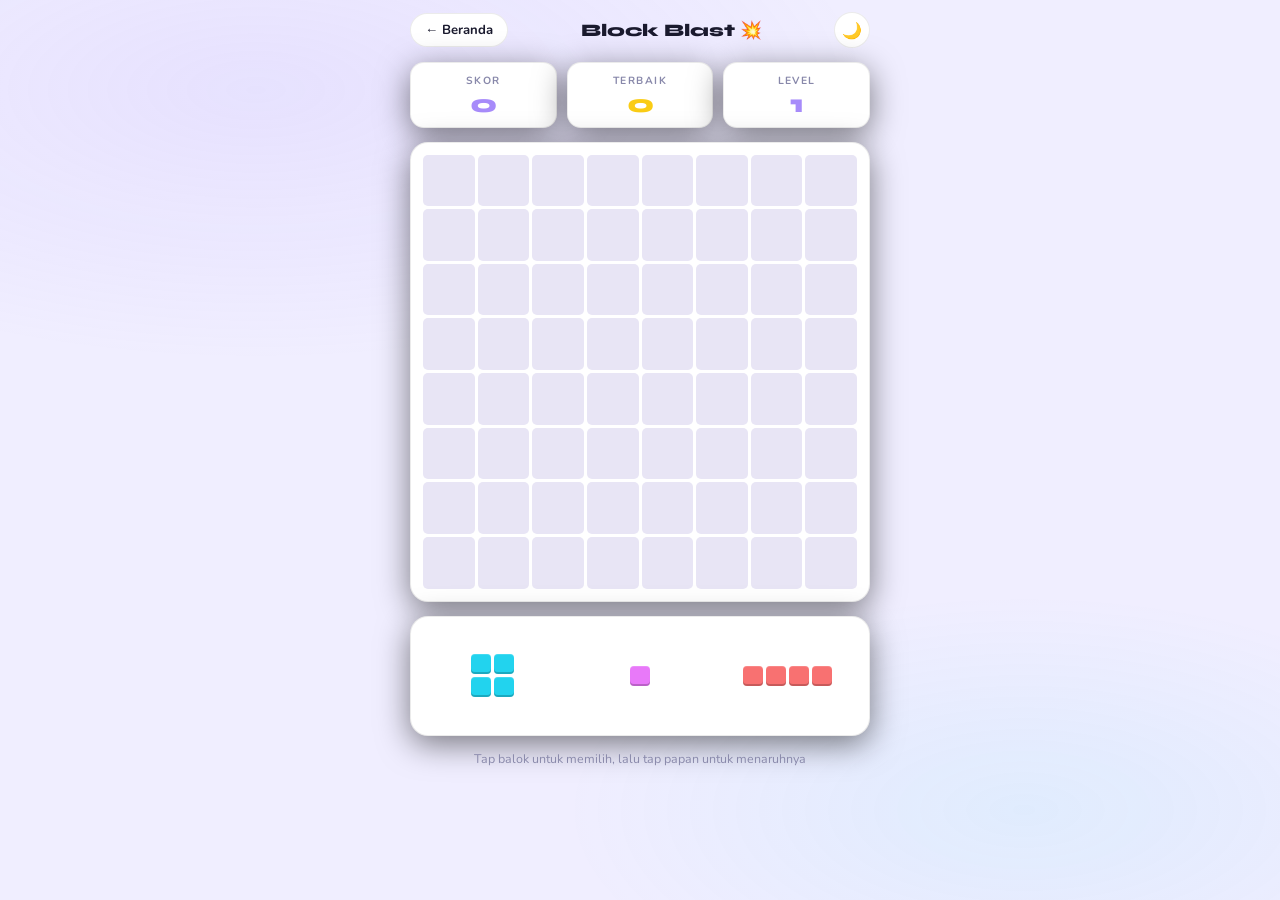
==== block-blast.html @ 857cc9aa "Add files via upload" ====
<!DOCTYPE html>
<html lang="id">
<head>
    <meta charset="UTF-8">
    <meta name="viewport" content="width=device-width, initial-scale=1.0, user-scalable=no">
    <title>Block Blast</title>
    <link rel="preconnect" href="https://fonts.googleapis.com">
    <link href="https://fonts.googleapis.com/css2?family=Syne:wght@700;800&family=Nunito:wght@400;700;900&display=swap" rel="stylesheet">
    <style>
        *, *::before, *::after { box-sizing: border-box; margin: 0; padding: 0; }

        :root {
            --bg: #0a0a0f;
            --surface: #13131a;
            --card: #1a1a24;
            --border: rgba(255,255,255,0.07);
            --text: #e8e8f0;
            --muted: #666680;
            --accent: #a78bfa;
            --grid-line: rgba(255,255,255,0.05);
            --cell-empty: #16161f;
            --shadow: 0 8px 32px rgba(0,0,0,0.5);

            /* Block colors */
            --c1: #f472b6;  /* pink */
            --c2: #fb923c;  /* orange */
            --c3: #facc15;  /* yellow */
            --c4: #4ade80;  /* green */
            --c5: #22d3ee;  /* cyan */
            --c6: #818cf8;  /* indigo */
            --c7: #e879f9;  /* fuchsia */
        }

        body {
            font-family: 'Nunito', sans-serif;
            background: var(--bg);
            color: var(--text);
            min-height: 100vh;
            display: flex;
            flex-direction: column;
            align-items: center;
            padding: 12px 12px 32px;
            overflow-x: hidden;
            transition: background 0.3s;
        }

        body::before {
            content: '';
            position: fixed;
            inset: 0;
            background:
                radial-gradient(ellipse 80% 50% at 20% 10%, rgba(167,139,250,0.06) 0%, transparent 60%),
                radial-gradient(ellipse 60% 40% at 80% 90%, rgba(34,211,238,0.05) 0%, transparent 60%);
            pointer-events: none;
            z-index: 0;
        }

        /* Light mode */
        body.light {
            --bg: #f0eeff;
            --surface: #ffffff;
            --card: #f5f3ff;
            --border: rgba(0,0,0,0.08);
            --text: #1a1a2e;
            --muted: #8888aa;
            --grid-line: rgba(0,0,0,0.06);
            --cell-empty: #e8e5f5;
        }
        body.light::before {
            background:
                radial-gradient(ellipse 80% 50% at 20% 10%, rgba(167,139,250,0.12) 0%, transparent 60%),
                radial-gradient(ellipse 60% 40% at 80% 90%, rgba(34,211,238,0.08) 0%, transparent 60%);
        }

        /* ---- TOP BAR ---- */
        .topbar {
            position: relative;
            z-index: 10;
            display: flex;
            align-items: center;
            justify-content: space-between;
            width: 100%;
            max-width: 460px;
            margin-bottom: 14px;
        }

        .back-btn {
            display: inline-flex;
            align-items: center;
            gap: 5px;
            padding: 7px 14px;
            background: var(--surface);
            color: var(--text);
            border: 1px solid var(--border);
            border-radius: 20px;
            font-family: 'Nunito', sans-serif;
            font-size: 0.82em;
            font-weight: 700;
            cursor: pointer;
            text-decoration: none;
            transition: transform 0.18s;
        }
        .back-btn:hover { transform: translateX(-3px); }

        #darkmode-toggle {
            width: 36px; height: 36px;
            border-radius: 50%;
            border: 1px solid var(--border);
            background: var(--surface);
            color: var(--text);
            font-size: 1em;
            cursor: pointer;
            display: flex; align-items: center; justify-content: center;
            transition: transform 0.2s;
        }
        #darkmode-toggle:hover { transform: scale(1.12) rotate(18deg); }

        /* ---- SCORE BAR ---- */
        .scorebar {
            position: relative;
            z-index: 10;
            display: flex;
            gap: 10px;
            width: 100%;
            max-width: 460px;
            margin-bottom: 14px;
        }

        .score-box {
            flex: 1;
            background: var(--surface);
            border: 1px solid var(--border);
            border-radius: 14px;
            padding: 10px 14px;
            text-align: center;
            box-shadow: var(--shadow);
        }

        .score-label {
            font-size: 0.65em;
            font-weight: 700;
            letter-spacing: 0.14em;
            text-transform: uppercase;
            color: var(--muted);
            margin-bottom: 3px;
        }

        .score-val {
            font-family: 'Syne', sans-serif;
            font-size: 1.6em;
            font-weight: 800;
            color: var(--accent);
            line-height: 1;
        }

        .score-box.best .score-val { color: #facc15; }

        /* ---- GRID ---- */
        .grid-wrap {
            position: relative;
            z-index: 10;
            width: 100%;
            max-width: 460px;
            background: var(--surface);
            border: 1px solid var(--border);
            border-radius: 18px;
            padding: 12px;
            box-shadow: var(--shadow);
            margin-bottom: 14px;
            touch-action: none;
        }

        #game-grid {
            display: grid;
            grid-template-columns: repeat(8, 1fr);
            gap: 3px;
            width: 100%;
            aspect-ratio: 1;
        }

        .gcell {
            background: var(--cell-empty);
            border-radius: 5px;
            aspect-ratio: 1;
            transition: background 0.08s, transform 0.08s;
            position: relative;
            overflow: hidden;
        }

        .gcell.filled {
            border-radius: 5px;
            box-shadow: inset 0 -2px 0 rgba(0,0,0,0.25), inset 0 1px 0 rgba(255,255,255,0.2);
        }

        .gcell.preview {
            opacity: 0.5;
            transform: scale(0.92);
        }

        .gcell.clearing {
            animation: cellPop 0.3s ease forwards;
        }

        @keyframes cellPop {
            0%   { transform: scale(1); opacity: 1; }
            40%  { transform: scale(1.25); opacity: 1; }
            100% { transform: scale(0); opacity: 0; }
        }

        /* glow shimmer on filled cell */
        .gcell.filled::after {
            content: '';
            position: absolute;
            inset: 0;
            background: linear-gradient(135deg, rgba(255,255,255,0.18) 0%, transparent 60%);
            border-radius: inherit;
        }

        /* ---- PIECE TRAY ---- */
        .tray {
            position: relative;
            z-index: 10;
            width: 100%;
            max-width: 460px;
            background: var(--surface);
            border: 1px solid var(--border);
            border-radius: 18px;
            padding: 14px 12px;
            box-shadow: var(--shadow);
            display: flex;
            align-items: center;
            justify-content: space-around;
            gap: 8px;
            margin-bottom: 14px;
            min-height: 120px;
        }

        .piece-slot {
            flex: 1;
            display: flex;
            align-items: center;
            justify-content: center;
            cursor: grab;
            transition: transform 0.15s, opacity 0.15s;
            user-select: none;
            touch-action: none;
        }

        .piece-slot:active { cursor: grabbing; }
        .piece-slot.used { opacity: 0.2; pointer-events: none; }
        .piece-slot.selected { transform: scale(1.1); }

        .piece-mini {
            display: grid;
            gap: 3px;
        }

        .pmcell {
            width: 20px;
            height: 20px;
            border-radius: 4px;
            box-shadow: inset 0 -2px 0 rgba(0,0,0,0.2), inset 0 1px 0 rgba(255,255,255,0.15);
        }

        .pmcell.empty { background: transparent; box-shadow: none; }

        /* ---- SCORE POPUP ---- */
        .score-popup {
            position: absolute;
            font-family: 'Syne', sans-serif;
            font-size: 1.3em;
            font-weight: 800;
            color: #facc15;
            pointer-events: none;
            z-index: 50;
            text-shadow: 0 2px 8px rgba(0,0,0,0.5);
            animation: floatUp 0.9s ease forwards;
        }

        @keyframes floatUp {
            0%   { opacity: 1; transform: translateY(0) scale(1); }
            100% { opacity: 0; transform: translateY(-60px) scale(1.2); }
        }

        /* ---- GAME OVER OVERLAY ---- */
        #gameover-overlay {
            display: none;
            position: fixed;
            inset: 0;
            background: rgba(0,0,0,0.88);
            z-index: 200;
            align-items: center;
            justify-content: center;
            padding: 24px;
            backdrop-filter: blur(10px);
        }
        #gameover-overlay.show { display: flex; }

        .go-card {
            background: var(--surface);
            border: 1px solid var(--border);
            border-radius: 24px;
            padding: 44px 32px;
            text-align: center;
            max-width: 320px;
            width: 100%;
            box-shadow: 0 24px 80px rgba(0,0,0,0.7);
            animation: popIn 0.4s cubic-bezier(0.175, 0.885, 0.32, 1.275) both;
        }

        @keyframes popIn {
            from { opacity: 0; transform: scale(0.7); }
            to   { opacity: 1; transform: scale(1); }
        }

        .go-emoji { font-size: 3.5em; margin-bottom: 14px; }
        .go-title {
            font-family: 'Syne', sans-serif;
            font-size: 2em;
            font-weight: 800;
            margin-bottom: 8px;
            background: linear-gradient(135deg, #f472b6, #818cf8);
            -webkit-background-clip: text;
            -webkit-text-fill-color: transparent;
            background-clip: text;
        }
        .go-score  { font-size: 1.1em; color: var(--muted); margin-bottom: 4px; }
        .go-score span { color: var(--accent); font-weight: 900; font-size: 1.4em; }
        .go-best   { font-size: 0.85em; color: var(--muted); margin-bottom: 28px; }
        .go-best span { color: #facc15; font-weight: 700; }

        .btn-play-again {
            width: 100%; padding: 13px;
            background: var(--accent); color: #fff;
            border: none; border-radius: 12px;
            font-family: 'Nunito', sans-serif;
            font-size: 1em; font-weight: 900;
            cursor: pointer; margin-bottom: 9px;
            transition: transform 0.15s;
        }
        .btn-play-again:hover { transform: translateY(-2px); }

        .btn-go-home {
            width: 100%; padding: 12px;
            background: var(--card); color: var(--text);
            border: 1px solid var(--border); border-radius: 12px;
            font-family: 'Nunito', sans-serif;
            font-size: 0.9em; font-weight: 700;
            cursor: pointer; text-decoration: none; display: block; text-align: center;
        }

        /* ---- HINT TEXT ---- */
        .hint {
            position: relative;
            z-index: 10;
            text-align: center;
            font-size: 0.78em;
            color: var(--muted);
            max-width: 460px;
            width: 100%;
        }

        /* ---- COMBO BANNER ---- */
        .combo-banner {
            position: fixed;
            top: 50%;
            left: 50%;
            transform: translate(-50%, -50%);
            font-family: 'Syne', sans-serif;
            font-size: clamp(2em, 8vw, 3.5em);
            font-weight: 800;
            color: #facc15;
            text-shadow: 0 4px 20px rgba(250,204,21,0.5);
            pointer-events: none;
            z-index: 100;
            animation: comboPop 0.9s ease forwards;
            display: none;
        }
        .combo-banner.show { display: block; }

        @keyframes comboPop {
            0%   { opacity: 0; transform: translate(-50%,-50%) scale(0.5); }
            30%  { opacity: 1; transform: translate(-50%,-50%) scale(1.15); }
            70%  { opacity: 1; transform: translate(-50%,-50%) scale(1); }
            100% { opacity: 0; transform: translate(-50%,-60%) scale(0.9); }
        }
    </style>
</head>
<body>

    <div id="gameover-overlay">
        <div class="go-card">
            <div class="go-emoji">💥</div>
            <div class="go-title">GAME OVER</div>
            <div class="go-score">Skor: <span id="go-score-val">0</span></div>
            <div class="go-best">Terbaik: <span id="go-best-val">0</span></div>
            <button class="btn-play-again" id="btn-play-again">Main Lagi 🎮</button>
            <a class="btn-go-home" href="index.html">← Kembali ke Beranda</a>
        </div>
    </div>

    <div class="combo-banner" id="combo-banner">COMBO!</div>

    <div class="topbar">
        <a class="back-btn" href="index.html">← Beranda</a>
        <span style="font-family:'Syne',sans-serif;font-weight:800;font-size:1.1em;">Block Blast 💥</span>
        <button id="darkmode-toggle">☀️</button>
    </div>

    <div class="scorebar">
        <div class="score-box">
            <div class="score-label">Skor</div>
            <div class="score-val" id="score-display">0</div>
        </div>
        <div class="score-box best">
            <div class="score-label">Terbaik</div>
            <div class="score-val" id="best-display">0</div>
        </div>
        <div class="score-box">
            <div class="score-label">Level</div>
            <div class="score-val" id="level-display">1</div>
        </div>
    </div>

    <div class="grid-wrap" id="grid-wrap">
        <div id="game-grid"></div>
    </div>

    <div class="tray" id="piece-tray">
        <div class="piece-slot" id="slot-0" data-slot="0"></div>
        <div class="piece-slot" id="slot-1" data-slot="1"></div>
        <div class="piece-slot" id="slot-2" data-slot="2"></div>
    </div>

    <div class="hint" id="hint-text">Tap balok untuk memilih, lalu tap papan untuk menaruhnya</div>

<script>
// =====================
// CONSTANTS & DATA
// =====================
const GRID_SIZE = 8;

const COLORS = [
    '#f472b6','#fb923c','#facc15','#4ade80',
    '#22d3ee','#818cf8','#e879f9','#f87171'
];

// All piece shapes [row][col], each 1=filled 0=empty
const PIECE_DEFS = [
    // 1x1
    [[1]],
    // 1x2
    [[1,1]],
    // 1x3
    [[1,1,1]],
    // 1x4
    [[1,1,1,1]],
    // 1x5
    [[1,1,1,1,1]],
    // 2x1
    [[1],[1]],
    // 3x1
    [[1],[1],[1]],
    // 4x1
    [[1],[1],[1],[1]],
    // 5x1
    [[1],[1],[1],[1],[1]],
    // 2x2
    [[1,1],[1,1]],
    // 2x3
    [[1,1,1],[1,1,1]],
    // 3x2
    [[1,1],[1,1],[1,1]],
    // 3x3
    [[1,1,1],[1,1,1],[1,1,1]],
    // L shapes
    [[1,0],[1,0],[1,1]],
    [[0,1],[0,1],[1,1]],
    [[1,1],[1,0],[1,0]],
    [[1,1],[0,1],[0,1]],
    // T shapes
    [[1,1,1],[0,1,0]],
    [[0,1,0],[1,1,1]],
    [[1,0],[1,1],[1,0]],
    [[0,1],[1,1],[0,1]],
    // S/Z
    [[0,1,1],[1,1,0]],
    [[1,1,0],[0,1,1]],
    // corner
    [[1,1],[1,0]],
    [[1,1],[0,1]],
    [[1,0],[1,1]],
    [[0,1],[1,1]],
    // plus
    [[0,1,0],[1,1,1],[0,1,0]],
    // diagonal-ish
    [[1,0,0],[1,1,0],[0,1,1]],
    [[0,0,1],[0,1,1],[1,1,0]],
];

// =====================
// STATE
// =====================
let grid = [];           // 8x8, 0=empty, else color string
let pieces = [];         // 3 current pieces
let selectedPiece = null;// index 0-2
let score = 0;
let best = parseInt(localStorage.getItem('blockblast_best') || '0');
let level = 1;
let gameOver = false;
let dragPiece = null;
let previewCells = [];
let touchStartX = 0, touchStartY = 0;

// =====================
// DOM
// =====================
const gridEl       = document.getElementById('game-grid');
const trayEl       = document.getElementById('piece-tray');
const scoreEl      = document.getElementById('score-display');
const bestEl       = document.getElementById('best-display');
const levelEl      = document.getElementById('level-display');
const goOverlay    = document.getElementById('gameover-overlay');
const goScoreEl    = document.getElementById('go-score-val');
const goBestEl     = document.getElementById('go-best-val');
const hintEl       = document.getElementById('hint-text');
const comboBanner  = document.getElementById('combo-banner');
const gridWrap     = document.getElementById('grid-wrap');

// =====================
// INIT & RESET
// =====================
function initGame() {
    grid = Array.from({length: GRID_SIZE}, () => Array(GRID_SIZE).fill(0));
    score = 0;
    level = 1;
    selectedPiece = null;
    gameOver = false;
    previewCells = [];
    goOverlay.classList.remove('show');
    renderGrid();
    spawnPieces();
    updateScoreDisplay();
    bestEl.textContent = best;
}

function updateScoreDisplay() {
    scoreEl.textContent = score;
    bestEl.textContent = best;
    levelEl.textContent = level;
}

// =====================
// GRID RENDER
// =====================
function renderGrid() {
    gridEl.innerHTML = '';
    for (let r = 0; r < GRID_SIZE; r++) {
        for (let c = 0; c < GRID_SIZE; c++) {
            const cell = document.createElement('div');
            cell.className = 'gcell';
            cell.dataset.r = r;
            cell.dataset.c = c;
            if (grid[r][c]) {
                cell.classList.add('filled');
                cell.style.background = grid[r][c];
            }
            gridEl.appendChild(cell);
        }
    }
    attachGridEvents();
}

function getCell(r, c) {
    return gridEl.querySelector(`[data-r="${r}"][data-c="${c}"]`);
}

function attachGridEvents() {
    gridEl.querySelectorAll('.gcell').forEach(cell => {
        cell.addEventListener('click', onCellClick);
        cell.addEventListener('mouseover', onCellHover);
        cell.addEventListener('mouseleave', clearPreview);
    });
}

// =====================
// PIECES
// =====================
function randomPiece() {
    // Higher levels unlock bigger pieces
    const maxIdx = Math.min(PIECE_DEFS.length - 1, 10 + level * 2);
    const idx = Math.floor(Math.random() * maxIdx);
    const shape = PIECE_DEFS[idx];
    const color = COLORS[Math.floor(Math.random() * COLORS.length)];
    return { shape, color };
}

function spawnPieces() {
    pieces = [randomPiece(), randomPiece(), randomPiece()];
    renderTray();
    // Mark used slots cleared
    document.querySelectorAll('.piece-slot').forEach(s => s.classList.remove('used'));
}

function renderTray() {
    for (let i = 0; i < 3; i++) {
        const slot = document.getElementById('slot-' + i);
        slot.innerHTML = '';
        if (!pieces[i]) { slot.classList.add('used'); continue; }
        const p = pieces[i];
        const rows = p.shape.length;
        const cols = p.shape[0].length;
        const mini = document.createElement('div');
        mini.className = 'piece-mini';
        mini.style.gridTemplateColumns = `repeat(${cols}, 20px)`;
        mini.style.gridTemplateRows = `repeat(${rows}, 20px)`;
        for (let r = 0; r < rows; r++) {
            for (let c = 0; c < cols; c++) {
                const pc = document.createElement('div');
                pc.className = p.shape[r][c] ? 'pmcell' : 'pmcell empty';
                if (p.shape[r][c]) pc.style.background = p.color;
                mini.appendChild(pc);
            }
        }
        slot.appendChild(mini);
        slot.classList.remove('used', 'selected');
        slot.onclick = () => selectPiece(i);
    }
}

function selectPiece(idx) {
    if (!pieces[idx]) return;
    selectedPiece = idx;
    document.querySelectorAll('.piece-slot').forEach((s, i) => {
        s.classList.toggle('selected', i === idx);
    });
    hintEl.textContent = 'Tap kotak di papan untuk menaruh balok';
    clearPreview();
}

// =====================
// PREVIEW
// =====================
function clearPreview() {
    previewCells.forEach(([r, c]) => {
        const cell = getCell(r, c);
        if (cell) {
            cell.classList.remove('preview');
            cell.style.background = grid[r][c] || '';
        }
    });
    previewCells = [];
}

function showPreview(anchorR, anchorC) {
    clearPreview();
    if (selectedPiece === null || !pieces[selectedPiece]) return;
    const p = pieces[selectedPiece];
    const cells = getPieceCells(p.shape, anchorR, anchorC);
    if (!canPlace(cells)) return;
    cells.forEach(([r, c]) => {
        const cell = getCell(r, c);
        if (cell && !grid[r][c]) {
            cell.classList.add('preview');
            cell.style.background = p.color;
        }
    });
    previewCells = cells;
}

function getPieceCells(shape, anchorR, anchorC) {
    const cells = [];
    for (let r = 0; r < shape.length; r++) {
        for (let c = 0; c < shape[0].length; c++) {
            if (shape[r][c]) {
                cells.push([anchorR + r, anchorC + c]);
            }
        }
    }
    return cells;
}

function canPlace(cells) {
    return cells.every(([r, c]) =>
        r >= 0 && r < GRID_SIZE && c >= 0 && c < GRID_SIZE && !grid[r][c]
    );
}

// =====================
// PLACEMENT
// =====================
function onCellHover(e) {
    if (selectedPiece === null) return;
    const r = parseInt(e.target.dataset.r);
    const c = parseInt(e.target.dataset.c);
    showPreview(r, c);
}

function onCellClick(e) {
    if (selectedPiece === null) {
        hintEl.textContent = 'Pilih balok di bawah dulu!';
        return;
    }
    const r = parseInt(e.target.dataset.r);
    const c = parseInt(e.target.dataset.c);
    placePiece(selectedPiece, r, c);
}

function placePiece(pidx, anchorR, anchorC) {
    if (!pieces[pidx]) return;
    const p = pieces[pidx];
    const cells = getPieceCells(p.shape, anchorR, anchorC);
    if (!canPlace(cells)) {
        hintEl.textContent = 'Tidak bisa ditaruh di sini!';
        shakeGrid();
        return;
    }

    clearPreview();

    // Place on grid
    cells.forEach(([r, c]) => {
        grid[r][c] = p.color;
        const cell = getCell(r, c);
        cell.classList.add('filled');
        cell.style.background = p.color;
    });

    // Award placement points
    addScore(cells.length * 10);

    // Mark piece as used
    pieces[pidx] = null;
    const slot = document.getElementById('slot-' + pidx);
    slot.classList.add('used');
    slot.innerHTML = '';
    selectedPiece = null;
    document.querySelectorAll('.piece-slot').forEach(s => s.classList.remove('selected'));

    // Clear lines
    clearLines();

    // Check if all 3 pieces used → spawn new
    if (pieces.every(p => p === null)) {
        spawnPieces();
    }

    // Check game over
    checkGameOver();
    hintEl.textContent = 'Tap balok untuk memilih, lalu tap papan untuk menaruhnya';
}

// =====================
// LINE CLEARING
// =====================
function clearLines() {
    const rowsToClear = [];
    const colsToClear = [];

    for (let r = 0; r < GRID_SIZE; r++) {
        if (grid[r].every(c => c !== 0)) rowsToClear.push(r);
    }
    for (let c = 0; c < GRID_SIZE; c++) {
        if (grid.every(row => row[c] !== 0)) colsToClear.push(c);
    }

    const totalLines = rowsToClear.length + colsToClear.length;
    if (totalLines === 0) return;

    // Animate clearing
    const cellsToClear = new Set();
    rowsToClear.forEach(r => {
        for (let c = 0; c < GRID_SIZE; c++) cellsToClear.add(`${r},${c}`);
    });
    colsToClear.forEach(c => {
        for (let r = 0; r < GRID_SIZE; r++) cellsToClear.add(`${r},${c}`);
    });

    cellsToClear.forEach(key => {
        const [r, c] = key.split(',').map(Number);
        const cell = getCell(r, c);
        if (cell) cell.classList.add('clearing');
    });

    setTimeout(() => {
        // Clear from grid state
        rowsToClear.forEach(r => { grid[r] = Array(GRID_SIZE).fill(0); });
        colsToClear.forEach(c => { grid.forEach(row => { row[c] = 0; }); });
        renderGrid();

        // Score: 50 per line, bonus for multi-line combo
        const lineScore = totalLines * GRID_SIZE * 10;
        const comboBonus = totalLines > 1 ? totalLines * 50 : 0;
        addScore(lineScore + comboBonus);
        showScorePopup(lineScore + comboBonus, rowsToClear, colsToClear);

        if (totalLines >= 2) showCombo();

        // Level up every 500 pts
        const newLevel = Math.floor(score / 500) + 1;
        if (newLevel > level) {
            level = newLevel;
            updateScoreDisplay();
        }
    }, 280);
}

function addScore(pts) {
    score += pts;
    if (score > best) {
        best = score;
        localStorage.setItem('blockblast_best', best);
    }
    updateScoreDisplay();
}

function showScorePopup(pts, rows, cols) {
    const popup = document.createElement('div');
    popup.className = 'score-popup';
    popup.textContent = '+' + pts;

    // Position near cleared area
    const r = rows.length ? rows[0] : (cols.length ? 0 : 0);
    const c = cols.length ? cols[0] : 4;
    const ref = getCell(r, c);
    if (ref) {
        const rect = ref.getBoundingClientRect();
        const wrap = gridWrap.getBoundingClientRect();
        popup.style.left = (rect.left - wrap.left) + 'px';
        popup.style.top  = (rect.top  - wrap.top)  + 'px';
        gridWrap.style.position = 'relative';
        gridWrap.appendChild(popup);
        setTimeout(() => popup.remove(), 900);
    }
}

function showCombo() {
    comboBanner.classList.add('show');
    setTimeout(() => comboBanner.classList.remove('show'), 900);
}

function shakeGrid() {
    gridWrap.style.animation = 'none';
    gridWrap.offsetHeight;
    gridWrap.style.animation = 'shake 0.3s ease';
    setTimeout(() => gridWrap.style.animation = '', 300);
}

// =====================
// GAME OVER CHECK
// =====================
function checkGameOver() {
    const remaining = pieces.filter(p => p !== null);
    if (remaining.length === 0) return; // will spawn new

    const canPlaceAny = remaining.some(p => {
        for (let r = 0; r < GRID_SIZE; r++) {
            for (let c = 0; c < GRID_SIZE; c++) {
                const cells = getPieceCells(p.shape, r, c);
                if (canPlace(cells)) return true;
            }
        }
        return false;
    });

    if (!canPlaceAny) {
        setTimeout(() => {
            goScoreEl.textContent = score;
            goBestEl.textContent = best;
            goOverlay.classList.add('show');
        }, 400);
    }
}

// =====================
// TOUCH / DRAG SUPPORT
// =====================
// Simple tap approach — works well on mobile
document.querySelectorAll('.piece-slot').forEach(slot => {
    slot.addEventListener('touchstart', e => {
        const idx = parseInt(slot.dataset.slot);
        selectPiece(idx);
        touchStartX = e.touches[0].clientX;
        touchStartY = e.touches[0].clientY;
    }, {passive:true});
});

gridEl.addEventListener('touchend', e => {
    if (selectedPiece === null) return;
    e.preventDefault();
    const touch = e.changedTouches[0];
    const el = document.elementFromPoint(touch.clientX, touch.clientY);
    if (el && el.dataset.r !== undefined) {
        const r = parseInt(el.dataset.r);
        const c = parseInt(el.dataset.c);
        placePiece(selectedPiece, r, c);
    }
}, {passive: false});

gridEl.addEventListener('touchmove', e => {
    if (selectedPiece === null) return;
    e.preventDefault();
    const touch = e.touches[0];
    const el = document.elementFromPoint(touch.clientX, touch.clientY);
    if (el && el.dataset.r !== undefined) {
        const r = parseInt(el.dataset.r);
        const c = parseInt(el.dataset.c);
        showPreview(r, c);
    }
}, {passive: false});

gridEl.addEventListener('mouseleave', clearPreview);

// =====================
// SHAKE KEYFRAME
// =====================
const shakeStyle = document.createElement('style');
shakeStyle.textContent = `
@keyframes shake {
    0%  { transform: translateX(0); }
    20% { transform: translateX(-6px); }
    40% { transform: translateX(6px); }
    60% { transform: translateX(-4px); }
    80% { transform: translateX(4px); }
    100%{ transform: translateX(0); }
}`;
document.head.appendChild(shakeStyle);

// =====================
// BUTTONS
// =====================
document.getElementById('btn-play-again').addEventListener('click', initGame);

// Dark mode
const dmToggle = document.getElementById('darkmode-toggle');
function applyMode(isLight) {
    document.body.classList.toggle('light', isLight);
    dmToggle.textContent = isLight ? '🌙' : '☀️';
    localStorage.setItem('homeMode', isLight ? 'light' : 'dark');
}
dmToggle.addEventListener('click', () => applyMode(!document.body.classList.contains('light')));
const saved = localStorage.getItem('homeMode');
if (saved === 'light') applyMode(true);
else if (saved === null && window.matchMedia('(prefers-color-scheme: light)').matches) applyMode(true);
bestEl.textContent = best;

// =====================
// START
// =====================
initGame();
</script>
</body>
</html>
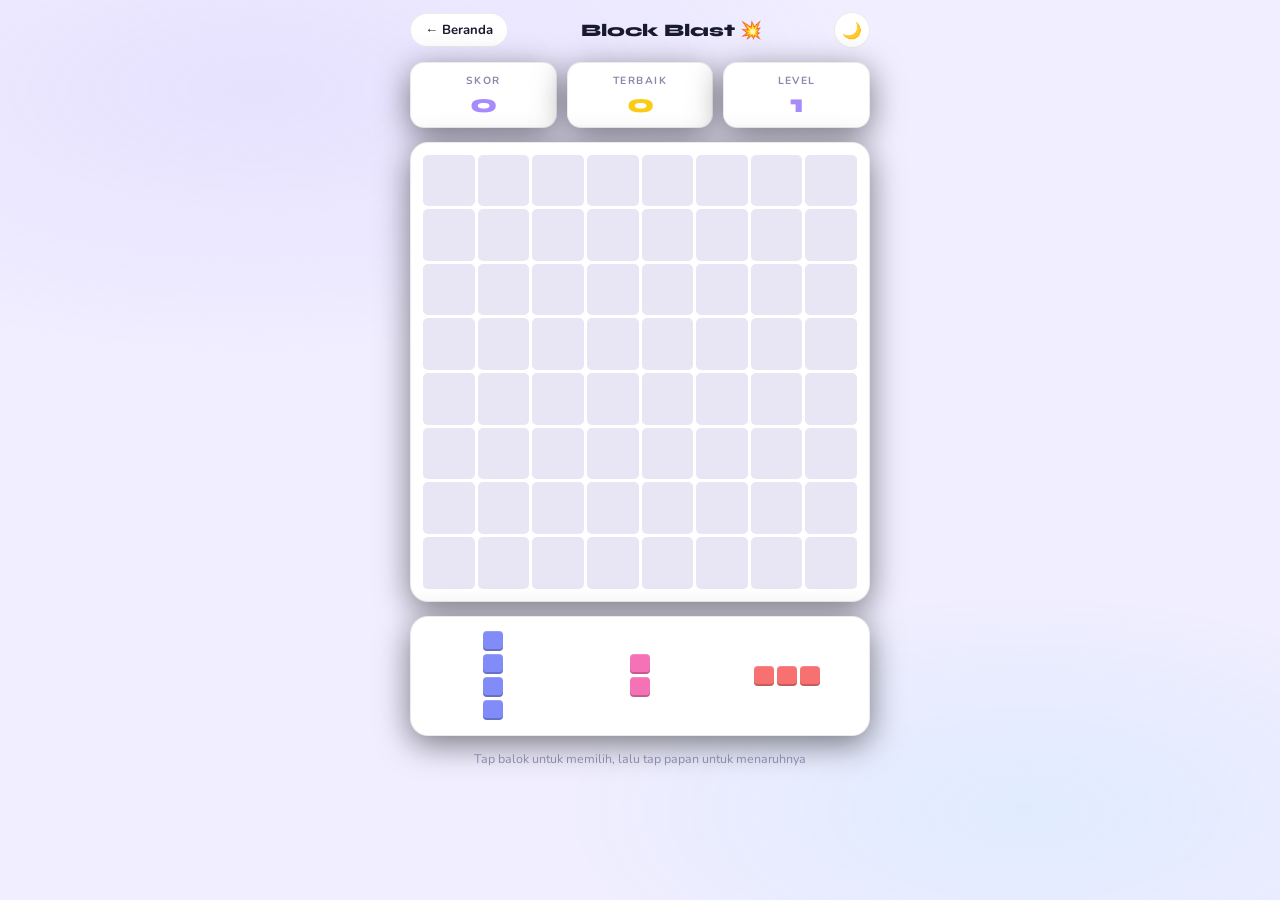
==== commit 981ef7b0: "Update block-blast.html" ====
--- a/block-blast.html
+++ b/block-blast.html
@@ -264,6 +264,44 @@
 
         .pmcell.empty { background: transparent; box-shadow: none; }
 
+
+        /* ---- DRAG GHOST ---- */
+        #drag-ghost {
+            position: fixed;
+            pointer-events: none;
+            z-index: 9999;
+            display: none;
+            filter: drop-shadow(0 10px 28px rgba(0,0,0,0.65));
+            will-change: transform;
+        }
+        #drag-ghost.visible { display: block; }
+        #drag-ghost .piece-mini {
+            transform: scale(1.4);
+            transform-origin: top left;
+        }
+        #drag-ghost .pmcell {
+            box-shadow: inset 0 -3px 0 rgba(0,0,0,0.3), inset 0 2px 0 rgba(255,255,255,0.28);
+        }
+        .piece-slot.dragging {
+            transform: scale(0.82) !important;
+            opacity: 0.35 !important;
+        }
+        .gcell.preview {
+            animation: previewPulse 0.7s ease-in-out infinite alternate !important;
+            transform: scale(0.9) !important;
+        }
+        @keyframes previewPulse {
+            from { opacity: 0.4;  transform: scale(0.88); }
+            to   { opacity: 0.72; transform: scale(0.97); }
+        }
+        .gcell.just-placed {
+            animation: placePop 0.28s cubic-bezier(0.175,0.885,0.32,1.4) forwards !important;
+        }
+        @keyframes placePop {
+            0%   { transform: scale(0.72); }
+            65%  { transform: scale(1.12); }
+            100% { transform: scale(1); }
+        }
         /* ---- SCORE POPUP ---- */
         .score-popup {
             position: absolute;
@@ -400,6 +438,7 @@
     </div>
 
     <div class="combo-banner" id="combo-banner">COMBO!</div>
+    <div id="drag-ghost"></div>
 
     <div class="topbar">
         <a class="back-btn" href="index.html">← Beranda</a>
@@ -508,6 +547,7 @@
 let best = parseInt(localStorage.getItem('blockblast_best') || '0');
 let level = 1;
 let gameOver = false;
+let isPlacing = false;  // prevent input while async placement runs
 let dragPiece = null;
 let previewCells = [];
 let touchStartX = 0, touchStartY = 0;
@@ -536,7 +576,13 @@
     level = 1;
     selectedPiece = null;
     gameOver = false;
+    isPlacing = false;
     previewCells = [];
+    // Reset slot visuals
+    for (let i = 0; i < 3; i++) {
+        const slot = document.getElementById('slot-' + i);
+        if (slot) slot.style.opacity = '';
+    }
     goOverlay.classList.remove('show');
     renderGrid();
     spawnPieces();
@@ -623,8 +669,9 @@
             }
         }
         slot.appendChild(mini);
-        slot.classList.remove('used', 'selected');
-        slot.onclick = () => selectPiece(i);
+        slot.classList.remove('used', 'selected', 'dragging');
+        // onclick is a tap-to-select fallback (drag also works)
+        slot.onclick = () => { if (!isDragging) selectPiece(i); };
     }
 }
 
@@ -697,6 +744,7 @@
 }
 
 function onCellClick(e) {
+    if (isPlacing) return;
     if (selectedPiece === null) {
         hintEl.textContent = 'Pilih balok di bawah dulu!';
         return;
@@ -706,7 +754,7 @@
     placePiece(selectedPiece, r, c);
 }
 
-function placePiece(pidx, anchorR, anchorC) {
+async function placePiece(pidx, anchorR, anchorC) {
     if (!pieces[pidx]) return;
     const p = pieces[pidx];
     const cells = getPieceCells(p.shape, anchorR, anchorC);
@@ -718,12 +766,20 @@
 
     clearPreview();
 
-    // Place on grid
-    cells.forEach(([r, c]) => {
+    // Lock input while processing
+    isPlacing = true;
+
+    // Place on grid with landing pop animation
+    cells.forEach(([r, c], i) => {
         grid[r][c] = p.color;
         const cell = getCell(r, c);
         cell.classList.add('filled');
         cell.style.background = p.color;
+        // Stagger the pop animation slightly for each cell
+        setTimeout(() => {
+            cell.classList.add('just-placed');
+            setTimeout(() => cell.classList.remove('just-placed'), 300);
+        }, i * 18);
     });
 
     // Award placement points
@@ -737,16 +793,19 @@
     selectedPiece = null;
     document.querySelectorAll('.piece-slot').forEach(s => s.classList.remove('selected'));
 
-    // Clear lines
-    clearLines();
-
-    // Check if all 3 pieces used → spawn new
+    // Wait for line clearing animation to fully complete
+    await clearLines();
+
+    // All 3 pieces used → spawn new set
     if (pieces.every(p => p === null)) {
         spawnPieces();
     }
 
-    // Check game over
+    // Now check game over — AFTER grid is updated and new pieces are spawned
+    // Game over only if NONE of the remaining pieces can fit anywhere
     checkGameOver();
+
+    isPlacing = false;
     hintEl.textContent = 'Tap balok untuk memilih, lalu tap papan untuk menaruhnya';
 }
 
@@ -754,55 +813,59 @@
 // LINE CLEARING
 // =====================
 function clearLines() {
-    const rowsToClear = [];
-    const colsToClear = [];
-
-    for (let r = 0; r < GRID_SIZE; r++) {
-        if (grid[r].every(c => c !== 0)) rowsToClear.push(r);
-    }
-    for (let c = 0; c < GRID_SIZE; c++) {
-        if (grid.every(row => row[c] !== 0)) colsToClear.push(c);
-    }
-
-    const totalLines = rowsToClear.length + colsToClear.length;
-    if (totalLines === 0) return;
-
-    // Animate clearing
-    const cellsToClear = new Set();
-    rowsToClear.forEach(r => {
-        for (let c = 0; c < GRID_SIZE; c++) cellsToClear.add(`${r},${c}`);
+    return new Promise(resolve => {
+        const rowsToClear = [];
+        const colsToClear = [];
+
+        for (let r = 0; r < GRID_SIZE; r++) {
+            if (grid[r].every(c => c !== 0)) rowsToClear.push(r);
+        }
+        for (let c = 0; c < GRID_SIZE; c++) {
+            if (grid.every(row => row[c] !== 0)) colsToClear.push(c);
+        }
+
+        const totalLines = rowsToClear.length + colsToClear.length;
+        if (totalLines === 0) { resolve(); return; }
+
+        // Animate clearing
+        const cellsToClear = new Set();
+        rowsToClear.forEach(r => {
+            for (let c = 0; c < GRID_SIZE; c++) cellsToClear.add(`${r},${c}`);
+        });
+        colsToClear.forEach(c => {
+            for (let r = 0; r < GRID_SIZE; r++) cellsToClear.add(`${r},${c}`);
+        });
+
+        cellsToClear.forEach(key => {
+            const [r, c] = key.split(',').map(Number);
+            const cell = getCell(r, c);
+            if (cell) cell.classList.add('clearing');
+        });
+
+        setTimeout(() => {
+            // Clear from grid state
+            rowsToClear.forEach(r => { grid[r] = Array(GRID_SIZE).fill(0); });
+            colsToClear.forEach(c => { grid.forEach(row => { row[c] = 0; }); });
+            renderGrid();
+
+            // Score: per line + combo bonus
+            const lineScore = totalLines * GRID_SIZE * 10;
+            const comboBonus = totalLines > 1 ? totalLines * 50 : 0;
+            addScore(lineScore + comboBonus);
+            showScorePopup(lineScore + comboBonus, rowsToClear, colsToClear);
+
+            if (totalLines >= 2) showCombo();
+
+            // Level up every 500 pts
+            const newLevel = Math.floor(score / 500) + 1;
+            if (newLevel > level) {
+                level = newLevel;
+                updateScoreDisplay();
+            }
+
+            resolve();
+        }, 280);
     });
-    colsToClear.forEach(c => {
-        for (let r = 0; r < GRID_SIZE; r++) cellsToClear.add(`${r},${c}`);
-    });
-
-    cellsToClear.forEach(key => {
-        const [r, c] = key.split(',').map(Number);
-        const cell = getCell(r, c);
-        if (cell) cell.classList.add('clearing');
-    });
-
-    setTimeout(() => {
-        // Clear from grid state
-        rowsToClear.forEach(r => { grid[r] = Array(GRID_SIZE).fill(0); });
-        colsToClear.forEach(c => { grid.forEach(row => { row[c] = 0; }); });
-        renderGrid();
-
-        // Score: 50 per line, bonus for multi-line combo
-        const lineScore = totalLines * GRID_SIZE * 10;
-        const comboBonus = totalLines > 1 ? totalLines * 50 : 0;
-        addScore(lineScore + comboBonus);
-        showScorePopup(lineScore + comboBonus, rowsToClear, colsToClear);
-
-        if (totalLines >= 2) showCombo();
-
-        // Level up every 500 pts
-        const newLevel = Math.floor(score / 500) + 1;
-        if (newLevel > level) {
-            level = newLevel;
-            updateScoreDisplay();
-        }
-    }, 280);
 }
 
 function addScore(pts) {
@@ -849,67 +912,210 @@
 // =====================
 // GAME OVER CHECK
 // =====================
+// Game over = ALL remaining (non-null) pieces have NO valid position on the grid.
+// This is only called after placing a piece (and after lines are cleared).
+// The last piece must be placed first — you cannot get game over mid-tray.
 function checkGameOver() {
     const remaining = pieces.filter(p => p !== null);
-    if (remaining.length === 0) return; // will spawn new
-
-    const canPlaceAny = remaining.some(p => {
+
+    // If no pieces remain, new ones are about to spawn — not game over
+    if (remaining.length === 0) return;
+
+    // Check if every remaining piece is unplaceable anywhere
+    const anyCanFit = remaining.some(piece => {
         for (let r = 0; r < GRID_SIZE; r++) {
             for (let c = 0; c < GRID_SIZE; c++) {
-                const cells = getPieceCells(p.shape, r, c);
+                const cells = getPieceCells(piece.shape, r, c);
                 if (canPlace(cells)) return true;
             }
         }
         return false;
     });
 
-    if (!canPlaceAny) {
+    if (!anyCanFit) {
+        // Grey out unplaceable pieces to signal the situation
+        pieces.forEach((p, i) => {
+            if (p !== null) {
+                const slot = document.getElementById('slot-' + i);
+                slot.style.opacity = '0.3';
+            }
+        });
+
         setTimeout(() => {
             goScoreEl.textContent = score;
             goBestEl.textContent = best;
             goOverlay.classList.add('show');
-        }, 400);
-    }
-}
-
-// =====================
-// TOUCH / DRAG SUPPORT
-// =====================
-// Simple tap approach — works well on mobile
-document.querySelectorAll('.piece-slot').forEach(slot => {
-    slot.addEventListener('touchstart', e => {
-        const idx = parseInt(slot.dataset.slot);
-        selectPiece(idx);
-        touchStartX = e.touches[0].clientX;
-        touchStartY = e.touches[0].clientY;
-    }, {passive:true});
-});
-
-gridEl.addEventListener('touchend', e => {
-    if (selectedPiece === null) return;
-    e.preventDefault();
-    const touch = e.changedTouches[0];
-    const el = document.elementFromPoint(touch.clientX, touch.clientY);
-    if (el && el.dataset.r !== undefined) {
-        const r = parseInt(el.dataset.r);
-        const c = parseInt(el.dataset.c);
-        placePiece(selectedPiece, r, c);
-    }
-}, {passive: false});
-
-gridEl.addEventListener('touchmove', e => {
-    if (selectedPiece === null) return;
-    e.preventDefault();
-    const touch = e.touches[0];
-    const el = document.elementFromPoint(touch.clientX, touch.clientY);
+        }, 500);
+    }
+}
+
+// =====================
+// DRAG GHOST
+// =====================
+const dragGhost = document.getElementById('drag-ghost');
+let ghostOffsetX = 0, ghostOffsetY = 0;
+let isDragging = false;
+let dragSlotIdx = null;
+
+function buildGhost(piece) {
+    dragGhost.innerHTML = '';
+    const rows = piece.shape.length;
+    const cols = piece.shape[0].length;
+    const mini = document.createElement('div');
+    mini.className = 'piece-mini';
+    mini.style.gridTemplateColumns = `repeat(${cols}, 22px)`;
+    mini.style.gridTemplateRows    = `repeat(${rows}, 22px)`;
+    mini.style.gap = '3px';
+    for (let r = 0; r < rows; r++) {
+        for (let c = 0; c < cols; c++) {
+            const pc = document.createElement('div');
+            pc.className = piece.shape[r][c] ? 'pmcell' : 'pmcell empty';
+            if (piece.shape[r][c]) {
+                pc.style.background = piece.color;
+                pc.style.width = '22px';
+                pc.style.height = '22px';
+            } else {
+                pc.style.width = '22px';
+                pc.style.height = '22px';
+            }
+            mini.appendChild(pc);
+        }
+    }
+    dragGhost.appendChild(mini);
+}
+
+function moveGhost(clientX, clientY) {
+    // Centre ghost on finger/cursor
+    const gw = dragGhost.offsetWidth  || 30;
+    const gh = dragGhost.offsetHeight || 30;
+    dragGhost.style.left = (clientX - gw / 2) + 'px';
+    dragGhost.style.top  = (clientY - gh / 2 - 20) + 'px'; // offset up slightly so finger doesn't hide it
+}
+
+function startDrag(idx, clientX, clientY) {
+    if (isPlacing || !pieces[idx]) return;
+    isDragging = true;
+    dragSlotIdx = idx;
+    selectPiece(idx);
+
+    buildGhost(pieces[idx]);
+    moveGhost(clientX, clientY);
+    dragGhost.style.opacity = '0';
+    dragGhost.classList.add('visible');
+    // Fade in
+    requestAnimationFrame(() => { dragGhost.style.opacity = '1'; });
+
+    // Shrink the tray slot
+    document.getElementById('slot-' + idx).classList.add('dragging');
+}
+
+function duringDrag(clientX, clientY) {
+    if (!isDragging) return;
+    moveGhost(clientX, clientY);
+
+    // Find which grid cell is under cursor
+    dragGhost.style.display = 'none';
+    const el = document.elementFromPoint(clientX, clientY);
+    dragGhost.style.display = '';
     if (el && el.dataset.r !== undefined) {
         const r = parseInt(el.dataset.r);
         const c = parseInt(el.dataset.c);
         showPreview(r, c);
-    }
+    } else {
+        clearPreview();
+    }
+}
+
+function endDrag(clientX, clientY) {
+    if (!isDragging) return;
+    isDragging = false;
+
+    // Hide ghost with a quick scale-down
+    dragGhost.style.transition = 'opacity 0.12s, transform 0.12s';
+    dragGhost.style.opacity = '0';
+    dragGhost.style.transform = 'scale(0.7)';
+    setTimeout(() => {
+        dragGhost.classList.remove('visible');
+        dragGhost.style.transition = '';
+        dragGhost.style.transform  = '';
+        dragGhost.style.opacity    = '1';
+    }, 130);
+
+    // Restore slot appearance
+    if (dragSlotIdx !== null) {
+        document.getElementById('slot-' + dragSlotIdx).classList.remove('dragging');
+    }
+
+    // Find drop target
+    dragGhost.style.display = 'none';
+    const el = document.elementFromPoint(clientX, clientY);
+    dragGhost.style.display = '';
+    clearPreview();
+
+    if (el && el.dataset.r !== undefined && selectedPiece !== null && !isPlacing) {
+        const r = parseInt(el.dataset.r);
+        const c = parseInt(el.dataset.c);
+        placePiece(selectedPiece, r, c);
+    }
+
+    dragSlotIdx = null;
+}
+
+// =====================
+// MOUSE DRAG (desktop)
+// =====================
+trayEl.addEventListener('mousedown', e => {
+    const slot = e.target.closest('.piece-slot');
+    if (!slot) return;
+    const idx = parseInt(slot.dataset.slot);
+    if (!pieces[idx]) return;
+    e.preventDefault();
+    startDrag(idx, e.clientX, e.clientY);
+});
+
+document.addEventListener('mousemove', e => {
+    if (!isDragging) {
+        // regular hover preview
+        if (selectedPiece !== null && e.target.dataset && e.target.dataset.r !== undefined) {
+            showPreview(parseInt(e.target.dataset.r), parseInt(e.target.dataset.c));
+        }
+        return;
+    }
+    duringDrag(e.clientX, e.clientY);
+});
+
+document.addEventListener('mouseup', e => {
+    if (!isDragging) return;
+    endDrag(e.clientX, e.clientY);
+});
+
+// =====================
+// TOUCH DRAG (mobile)
+// =====================
+trayEl.addEventListener('touchstart', e => {
+    const slot = e.target.closest('.piece-slot');
+    if (!slot) return;
+    const idx = parseInt(slot.dataset.slot);
+    if (!pieces[idx]) return;
+    e.preventDefault();
+    const t = e.touches[0];
+    startDrag(idx, t.clientX, t.clientY);
 }, {passive: false});
 
-gridEl.addEventListener('mouseleave', clearPreview);
+document.addEventListener('touchmove', e => {
+    if (!isDragging) return;
+    e.preventDefault();
+    const t = e.touches[0];
+    duringDrag(t.clientX, t.clientY);
+}, {passive: false});
+
+document.addEventListener('touchend', e => {
+    if (!isDragging) return;
+    const t = e.changedTouches[0];
+    endDrag(t.clientX, t.clientY);
+}, {passive: false});
+
+gridEl.addEventListener('mouseleave', () => { if (!isDragging) clearPreview(); });
 
 // =====================
 // SHAKE KEYFRAME
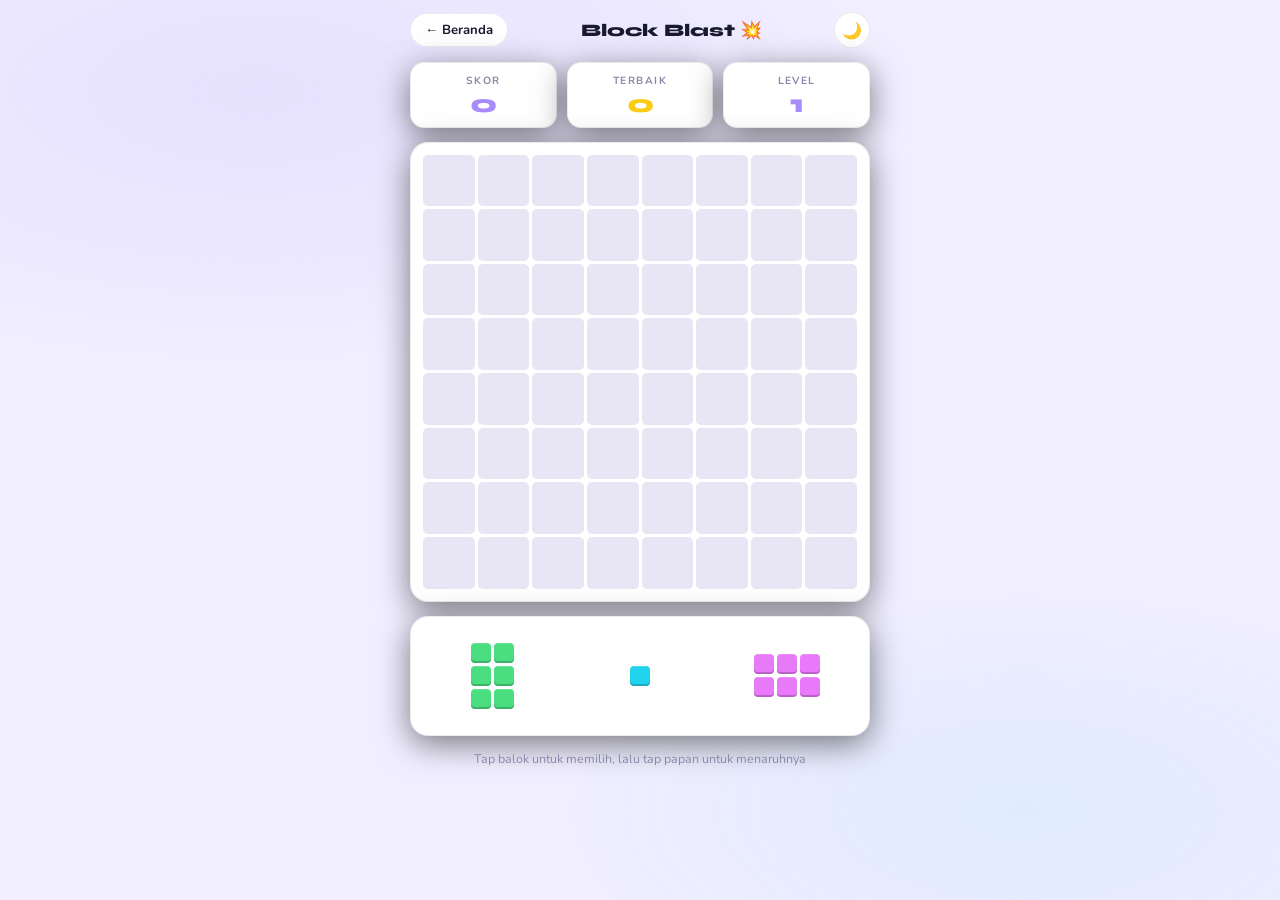
==== commit 58a4dcf8: "Enhance drag ghost appearance and snapping behavior Refactor drag ghost functionality and improve st" ====
--- a/block-blast.html
+++ b/block-blast.html
@@ -271,28 +271,22 @@
             pointer-events: none;
             z-index: 9999;
             display: none;
-            filter: drop-shadow(0 10px 28px rgba(0,0,0,0.65));
-            will-change: transform;
+            filter: drop-shadow(0 6px 20px rgba(0,0,0,0.55));
+            will-change: left, top;
+            border-radius: 6px;
         }
         #drag-ghost.visible { display: block; }
-        #drag-ghost .piece-mini {
-            transform: scale(1.4);
-            transform-origin: top left;
-        }
-        #drag-ghost .pmcell {
-            box-shadow: inset 0 -3px 0 rgba(0,0,0,0.3), inset 0 2px 0 rgba(255,255,255,0.28);
-        }
         .piece-slot.dragging {
             transform: scale(0.82) !important;
             opacity: 0.35 !important;
         }
+        /* Preview: solid fill + outline, no shrink so it matches ghost exactly */
         .gcell.preview {
-            animation: previewPulse 0.7s ease-in-out infinite alternate !important;
-            transform: scale(0.9) !important;
-        }
-        @keyframes previewPulse {
-            from { opacity: 0.4;  transform: scale(0.88); }
-            to   { opacity: 0.72; transform: scale(0.97); }
+            outline: 2px solid rgba(255,255,255,0.5) !important;
+            outline-offset: -2px;
+            opacity: 0.7 !important;
+            transform: none !important;
+            transition: opacity 0.1s !important;
         }
         .gcell.just-placed {
             animation: placePop 0.28s cubic-bezier(0.175,0.885,0.32,1.4) forwards !important;
@@ -950,33 +944,52 @@
 }
 
 // =====================
-// DRAG GHOST
+// DRAG GHOST — GRID-SNAPPING
 // =====================
 const dragGhost = document.getElementById('drag-ghost');
-let ghostOffsetX = 0, ghostOffsetY = 0;
 let isDragging = false;
 let dragSlotIdx = null;
+let ghostRows = 0, ghostCols = 0;
+// The grid cell size in px (computed at drag start)
+let cellPx = 0;
+// Current snapped grid position of the ghost anchor
+let snapR = -1, snapC = -1;
+
+// Ghost cell size (matches grid cell size dynamically)
+const GHOST_SCALE = 1.0; // 1:1 with grid cell
+
+function getCellPx() {
+    const firstCell = gridEl.querySelector('.gcell');
+    if (!firstCell) return 40;
+    return firstCell.getBoundingClientRect().width;
+}
 
 function buildGhost(piece) {
     dragGhost.innerHTML = '';
-    const rows = piece.shape.length;
-    const cols = piece.shape[0].length;
+    ghostRows = piece.shape.length;
+    ghostCols = piece.shape[0].length;
+    cellPx = getCellPx();
+
+    const GAP = 3;
     const mini = document.createElement('div');
     mini.className = 'piece-mini';
-    mini.style.gridTemplateColumns = `repeat(${cols}, 22px)`;
-    mini.style.gridTemplateRows    = `repeat(${rows}, 22px)`;
-    mini.style.gap = '3px';
-    for (let r = 0; r < rows; r++) {
-        for (let c = 0; c < cols; c++) {
+    mini.style.display = 'grid';
+    mini.style.gridTemplateColumns = `repeat(${ghostCols}, ${cellPx}px)`;
+    mini.style.gridTemplateRows    = `repeat(${ghostRows}, ${cellPx}px)`;
+    mini.style.gap = GAP + 'px';
+
+    for (let r = 0; r < ghostRows; r++) {
+        for (let c = 0; c < ghostCols; c++) {
             const pc = document.createElement('div');
-            pc.className = piece.shape[r][c] ? 'pmcell' : 'pmcell empty';
             if (piece.shape[r][c]) {
-                pc.style.background = piece.color;
-                pc.style.width = '22px';
-                pc.style.height = '22px';
+                pc.style.cssText = `
+                    width:${cellPx}px; height:${cellPx}px;
+                    background:${piece.color};
+                    border-radius:5px;
+                    box-shadow: inset 0 -3px 0 rgba(0,0,0,0.28), inset 0 2px 0 rgba(255,255,255,0.25);
+                `;
             } else {
-                pc.style.width = '22px';
-                pc.style.height = '22px';
+                pc.style.cssText = `width:${cellPx}px; height:${cellPx}px;`;
             }
             mini.appendChild(pc);
         }
@@ -984,45 +997,97 @@
     dragGhost.appendChild(mini);
 }
 
-function moveGhost(clientX, clientY) {
-    // Centre ghost on finger/cursor
-    const gw = dragGhost.offsetWidth  || 30;
-    const gh = dragGhost.offsetHeight || 30;
-    dragGhost.style.left = (clientX - gw / 2) + 'px';
-    dragGhost.style.top  = (clientY - gh / 2 - 20) + 'px'; // offset up slightly so finger doesn't hide it
+// Snap ghost position to grid, returns {r, c} or null if outside grid
+function snapGhostToGrid(clientX, clientY) {
+    cellPx = getCellPx();
+    const GAP = 3;
+    const gridRect = gridEl.getBoundingClientRect();
+
+    // How many cells wide/tall the ghost is
+    const halfW = (ghostCols * cellPx + (ghostCols - 1) * GAP) / 2;
+    const halfH = (ghostRows * cellPx + (ghostRows - 1) * GAP) / 2;
+
+    // Offset touch point up a bit so ghost shows above finger
+    const fingerOffsetY = ('ontouchstart' in window) ? cellPx * 1.5 : 0;
+
+    // Where should the top-left of the ghost be?
+    const ghostLeft = clientX - halfW;
+    const ghostTop  = clientY - halfH - fingerOffsetY;
+
+    // Which grid col/row does the ghost top-left fall into?
+    const relX = ghostLeft - gridRect.left;
+    const relY = ghostTop  - gridRect.top;
+    const step = cellPx + GAP;
+
+    let anchorC = Math.round(relX / step);
+    let anchorR = Math.round(relY / step);
+
+    // Clamp so piece stays inside grid
+    anchorC = Math.max(0, Math.min(anchorC, GRID_SIZE - ghostCols));
+    anchorR = Math.max(0, Math.min(anchorR, GRID_SIZE - ghostRows));
+
+    // Position ghost exactly on snapped grid position
+    const snappedLeft = gridRect.left + anchorC * step;
+    const snappedTop  = gridRect.top  + anchorR * step;
+
+    dragGhost.style.left = snappedLeft + 'px';
+    dragGhost.style.top  = snappedTop  + 'px';
+
+    // Is pointer inside or near the grid?
+    const margin = cellPx * 2;
+    const nearGrid = clientX >= gridRect.left - margin &&
+                     clientX <= gridRect.right  + margin &&
+                     clientY >= gridRect.top    - margin &&
+                     clientY <= gridRect.bottom + margin;
+
+    if (!nearGrid) return null;
+    return { r: anchorR, c: anchorC };
 }
 
 function startDrag(idx, clientX, clientY) {
     if (isPlacing || !pieces[idx]) return;
     isDragging = true;
     dragSlotIdx = idx;
+    snapR = -1; snapC = -1;
     selectPiece(idx);
 
     buildGhost(pieces[idx]);
-    moveGhost(clientX, clientY);
     dragGhost.style.opacity = '0';
+    dragGhost.style.transform = 'scale(0.8)';
     dragGhost.classList.add('visible');
-    // Fade in
-    requestAnimationFrame(() => { dragGhost.style.opacity = '1'; });
-
-    // Shrink the tray slot
+
+    const snap = snapGhostToGrid(clientX, clientY);
+    if (snap) { snapR = snap.r; snapC = snap.c; showPreview(snapR, snapC); }
+
+    requestAnimationFrame(() => {
+        dragGhost.style.transition = 'opacity 0.12s, transform 0.12s';
+        dragGhost.style.opacity = '1';
+        dragGhost.style.transform = 'scale(1)';
+        setTimeout(() => { dragGhost.style.transition = ''; }, 130);
+    });
+
     document.getElementById('slot-' + idx).classList.add('dragging');
 }
 
 function duringDrag(clientX, clientY) {
     if (!isDragging) return;
-    moveGhost(clientX, clientY);
-
-    // Find which grid cell is under cursor
-    dragGhost.style.display = 'none';
-    const el = document.elementFromPoint(clientX, clientY);
-    dragGhost.style.display = '';
-    if (el && el.dataset.r !== undefined) {
-        const r = parseInt(el.dataset.r);
-        const c = parseInt(el.dataset.c);
-        showPreview(r, c);
+
+    const snap = snapGhostToGrid(clientX, clientY);
+    if (snap) {
+        if (snap.r !== snapR || snap.c !== snapC) {
+            snapR = snap.r; snapC = snap.c;
+            showPreview(snapR, snapC);
+        }
     } else {
+        // Outside grid — float freely, clear preview
+        cellPx = getCellPx();
+        const fingerOffsetY = ('ontouchstart' in window) ? cellPx * 1.5 : 0;
+        const halfW = (ghostCols * cellPx + (ghostCols - 1) * 3) / 2;
+        const halfH = (ghostRows * cellPx + (ghostRows - 1) * 3) / 2;
+        dragGhost.style.left = (clientX - halfW) + 'px';
+        dragGhost.style.top  = (clientY - halfH - fingerOffsetY) + 'px';
         clearPreview();
+        snapR = -1; snapC = -1;
     }
 }
 
@@ -1030,35 +1095,51 @@
     if (!isDragging) return;
     isDragging = false;
 
-    // Hide ghost with a quick scale-down
-    dragGhost.style.transition = 'opacity 0.12s, transform 0.12s';
-    dragGhost.style.opacity = '0';
-    dragGhost.style.transform = 'scale(0.7)';
-    setTimeout(() => {
-        dragGhost.classList.remove('visible');
-        dragGhost.style.transition = '';
-        dragGhost.style.transform  = '';
-        dragGhost.style.opacity    = '1';
-    }, 130);
-
-    // Restore slot appearance
+    // Try to place at last snapped position
+    if (snapR >= 0 && snapC >= 0 && selectedPiece !== null && !isPlacing) {
+        const cells = getPieceCells(pieces[selectedPiece].shape, snapR, snapC);
+        if (canPlace(cells)) {
+            // Ghost snaps into grid with a quick scale animation before hiding
+            dragGhost.style.transition = 'opacity 0.1s, transform 0.1s';
+            dragGhost.style.opacity = '0';
+            dragGhost.style.transform = 'scale(1.08)';
+            setTimeout(() => {
+                dragGhost.classList.remove('visible');
+                dragGhost.style.transition = '';
+                dragGhost.style.transform  = '';
+                dragGhost.style.opacity    = '1';
+            }, 110);
+            clearPreview();
+            placePiece(selectedPiece, snapR, snapC);
+        } else {
+            // Can't place — bounce ghost back
+            dragGhost.style.transition = 'opacity 0.15s, transform 0.15s';
+            dragGhost.style.opacity = '0';
+            dragGhost.style.transform = 'scale(0.6)';
+            setTimeout(() => {
+                dragGhost.classList.remove('visible');
+                dragGhost.style.transition = '';
+                dragGhost.style.transform  = '';
+                dragGhost.style.opacity    = '1';
+            }, 150);
+            clearPreview();
+        }
+    } else {
+        dragGhost.style.transition = 'opacity 0.12s';
+        dragGhost.style.opacity = '0';
+        setTimeout(() => {
+            dragGhost.classList.remove('visible');
+            dragGhost.style.transition = '';
+            dragGhost.style.opacity    = '1';
+        }, 120);
+        clearPreview();
+    }
+
     if (dragSlotIdx !== null) {
         document.getElementById('slot-' + dragSlotIdx).classList.remove('dragging');
     }
-
-    // Find drop target
-    dragGhost.style.display = 'none';
-    const el = document.elementFromPoint(clientX, clientY);
-    dragGhost.style.display = '';
-    clearPreview();
-
-    if (el && el.dataset.r !== undefined && selectedPiece !== null && !isPlacing) {
-        const r = parseInt(el.dataset.r);
-        const c = parseInt(el.dataset.c);
-        placePiece(selectedPiece, r, c);
-    }
-
     dragSlotIdx = null;
+    snapR = -1; snapC = -1;
 }
 
 // =====================
@@ -1075,7 +1156,6 @@
 
 document.addEventListener('mousemove', e => {
     if (!isDragging) {
-        // regular hover preview
         if (selectedPiece !== null && e.target.dataset && e.target.dataset.r !== undefined) {
             showPreview(parseInt(e.target.dataset.r), parseInt(e.target.dataset.c));
         }
